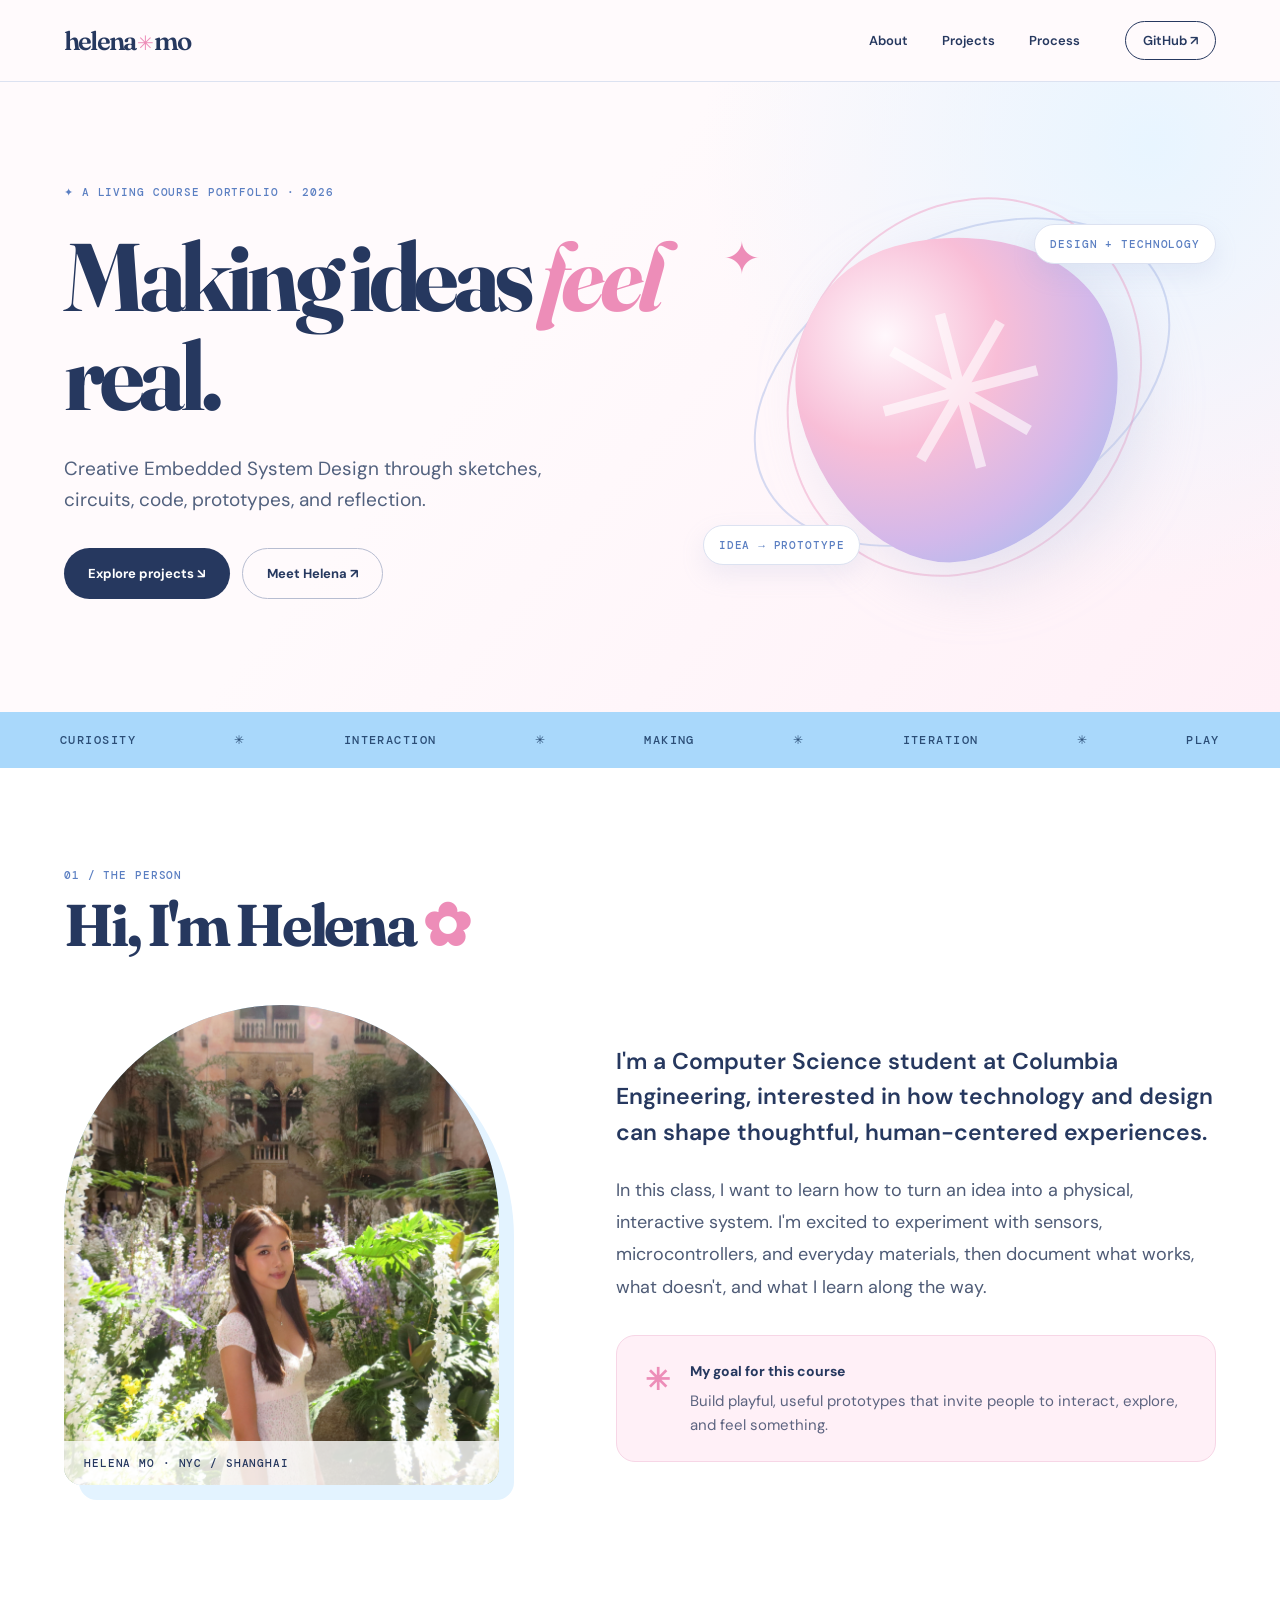
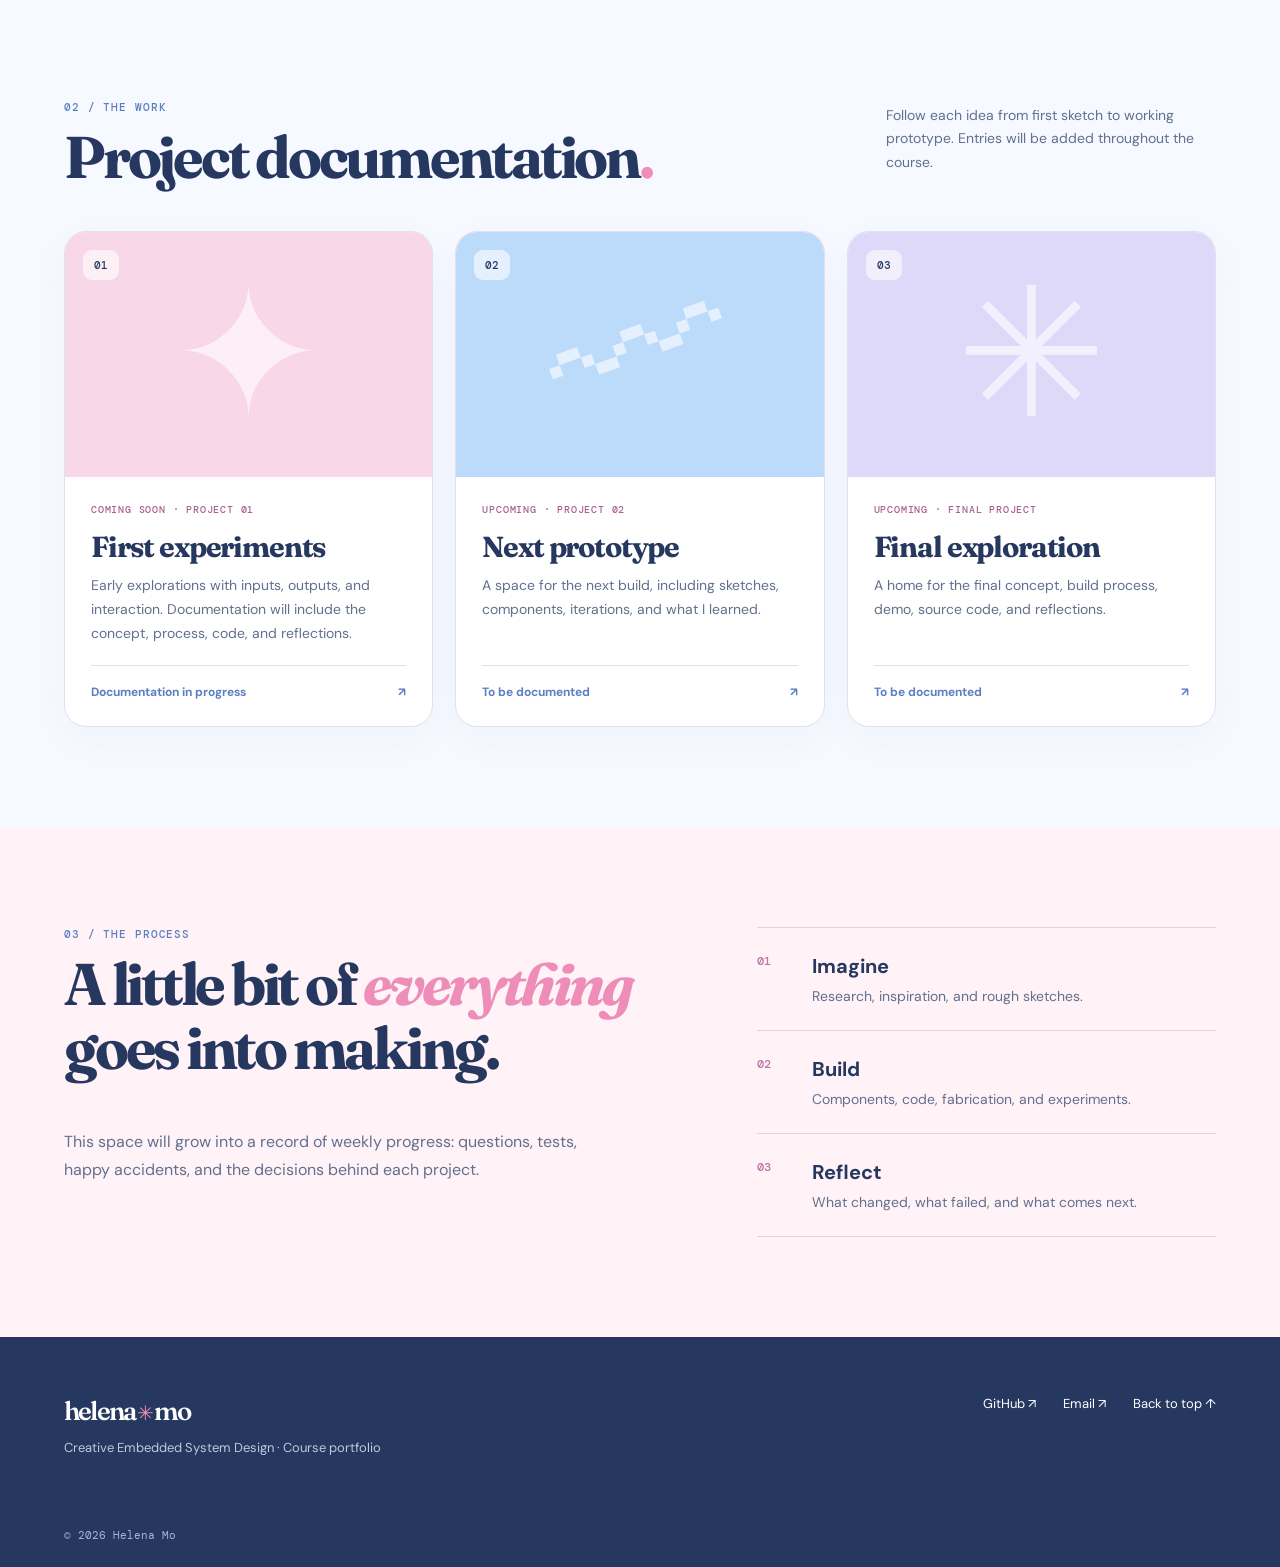
==== index.html @ 3f6e6f7b "Create standalone course portfolio" ====
<!doctype html>
<html lang="en">
<head>
  <meta charset="UTF-8">
  <meta name="viewport" content="width=device-width, initial-scale=1">
  <meta name="description" content="Helena Mo's Creative Embedded System Design course portfolio and project documentation.">
  <title>Helena Mo · Creative Embedded System Design</title>
  <link rel="preconnect" href="https://fonts.googleapis.com">
  <link rel="preconnect" href="https://fonts.gstatic.com" crossorigin>
  <link href="https://fonts.googleapis.com/css2?family=DM+Mono:wght@400;500&family=DM+Sans:wght@400;500;600;700&family=Fraunces:opsz,wght@9..144,500;9..144,600&display=swap" rel="stylesheet">
  <link rel="stylesheet" href="styles.css">
</head>
<body>
  <header class="site-header" id="top">
    <a class="logo" href="#top">helena<span>✳</span>mo</a>
    <nav aria-label="Main navigation"><a href="#about">About</a><a href="#projects">Projects</a><a href="#process">Process</a></nav>
    <a class="github" href="https://github.com/helenamoisme" target="_blank" rel="noopener noreferrer">GitHub ↗</a>
  </header>
  <main>
    <section class="hero">
      <div class="hero-copy">
        <p class="eyebrow">✦ A LIVING COURSE PORTFOLIO · 2026</p>
        <h1>Making ideas <em>feel</em> real.</h1>
        <p class="intro">Creative Embedded System Design through sketches, circuits, code, prototypes, and reflection.</p>
        <div class="actions"><a class="button dark" href="#projects">Explore projects ↘</a><a class="button light" href="#about">Meet Helena ↗</a></div>
      </div>
      <div class="hero-art" aria-hidden="true"><div class="orbit orbit-a"></div><div class="orbit orbit-b"></div><div class="orb">✳</div><span class="art-note note-a">DESIGN + TECHNOLOGY</span><span class="art-note note-b">IDEA → PROTOTYPE</span><span class="spark">✦</span></div>
    </section>
    <div class="ribbon"><span>curiosity</span> ✳ <span>interaction</span> ✳ <span>making</span> ✳ <span>iteration</span> ✳ <span>play</span></div>
    <section class="section about" id="about">
      <p class="label">01 / THE PERSON</p><h2>Hi, I'm Helena <span>✿</span></h2>
      <div class="about-grid">
        <figure class="portrait"><img src="assets/helena-mo.jpg" alt="Helena Mo outdoors in a garden"><figcaption>HELENA MO · NYC / SHANGHAI</figcaption></figure>
        <div class="about-text">
          <p class="large">I'm a Computer Science student at Columbia Engineering, interested in how technology and design can shape thoughtful, human-centered experiences.</p>
          <p>In this class, I want to learn how to turn an idea into a physical, interactive system. I'm excited to experiment with sensors, microcontrollers, and everyday materials, then document what works, what doesn't, and what I learn along the way.</p>
          <div class="goal"><b>✳</b><div><strong>My goal for this course</strong><p>Build playful, useful prototypes that invite people to interact, explore, and feel something.</p></div></div>
        </div>
      </div>
    </section>
    <section class="section projects" id="projects">
      <div class="section-head"><div><p class="label">02 / THE WORK</p><h2>Project documentation<span>.</span></h2></div><p>Follow each idea from first sketch to working prototype. Entries will be added throughout the course.</p></div>
      <div class="cards">
        <article class="card"><div class="card-art art-pink"><span>✦</span><small>01</small></div><div class="card-body"><p class="tag">COMING SOON · PROJECT 01</p><h3>First experiments</h3><p>Early explorations with inputs, outputs, and interaction. Documentation will include the concept, process, code, and reflections.</p><div class="status">Documentation in progress <span>↗</span></div></div></article>
        <article class="card"><div class="card-art art-blue"><span>〰</span><small>02</small></div><div class="card-body"><p class="tag">UPCOMING · PROJECT 02</p><h3>Next prototype</h3><p>A space for the next build, including sketches, components, iterations, and what I learned.</p><div class="status">To be documented <span>↗</span></div></div></article>
        <article class="card"><div class="card-art art-lilac"><span>✳</span><small>03</small></div><div class="card-body"><p class="tag">UPCOMING · FINAL PROJECT</p><h3>Final exploration</h3><p>A home for the final concept, build process, demo, source code, and reflections.</p><div class="status">To be documented <span>↗</span></div></div></article>
      </div>
    </section>
    <section class="section process" id="process"><div><p class="label">03 / THE PROCESS</p><h2>A little bit of <em>everything</em> goes into making.</h2><p>This space will grow into a record of weekly progress: questions, tests, happy accidents, and the decisions behind each project.</p></div><div class="steps"><div><span>01</span><strong>Imagine</strong><p>Research, inspiration, and rough sketches.</p></div><div><span>02</span><strong>Build</strong><p>Components, code, fabrication, and experiments.</p></div><div><span>03</span><strong>Reflect</strong><p>What changed, what failed, and what comes next.</p></div></div></section>
  </main>
  <footer><div><a class="logo" href="#top">helena<span>✳</span>mo</a><p>Creative Embedded System Design · Course portfolio</p></div><div class="footer-links"><a href="https://github.com/helenamoisme" target="_blank" rel="noopener noreferrer">GitHub ↗</a><a href="mailto:hm3194@columbia.edu">Email ↗</a><a href="#top">Back to top ↑</a></div><small>© 2026 Helena Mo</small></footer>
</body>
</html>
---- styles.css ----
:root{--ink:#26385f;--muted:#62708e;--pink:#ed8db8;--blue:#a9d8fb;--line:#dce2f1}*{box-sizing:border-box}html{scroll-behavior:smooth}body{margin:0;color:var(--ink);font-family:"DM Sans",sans-serif;background:#fffafc}a{color:inherit}h1,h2,h3,p{margin-top:0}h1,h2,h3,.logo{font-family:"Fraunces",Georgia,serif}h1,h2{letter-spacing:-.055em}section,footer,.site-header{padding-left:max(5vw,24px);padding-right:max(5vw,24px)}.site-header{height:82px;display:flex;align-items:center;gap:45px;border-bottom:1px solid var(--line)}.logo{font-size:26px;font-weight:600;letter-spacing:-.07em;text-decoration:none;white-space:nowrap}.logo span{color:var(--pink);font:20px "DM Sans",sans-serif;margin:0 2px}.site-header nav{display:flex;gap:34px;margin-left:auto}.site-header nav a,.github{font-size:13px;font-weight:600;text-decoration:none}.site-header a:hover,footer a:hover{color:#5b7fc2}.github{border:1px solid var(--ink);padding:10px 17px;border-radius:99px}.hero{min-height:630px;display:grid;grid-template-columns:1fr .85fr;gap:35px;align-items:center;background:radial-gradient(circle at 90% 10%,#e8f5ff,transparent 35%),linear-gradient(130deg,#fffafc 40%,#fff0f7);padding-top:60px;padding-bottom:70px}.hero-copy{z-index:1}.eyebrow,.label,.tag,.art-note,figcaption{font:500 11px "DM Mono",monospace;letter-spacing:.08em}.eyebrow,.label{color:#5b7fc2}.hero h1{font-size:clamp(68px,7.5vw,115px);line-height:1.03;margin:28px 0;max-width:720px}.hero h1 em,.process h2 em{color:var(--pink)}.intro{max-width:550px;font-size:19px;line-height:1.65;color:#52617e}.actions{display:flex;gap:12px;flex-wrap:wrap;margin-top:32px}.button{display:inline-flex;align-items:center;padding:16px 24px;border-radius:99px;font-size:13px;font-weight:700;text-decoration:none;transition:transform .2s}.button:hover{transform:translateY(-3px)}.dark{background:var(--ink);color:white}.light{border:1px solid #b7bdd1}.hero-art{height:480px;position:relative}.orbit{position:absolute;border:2px solid #a6b7e577;border-radius:50%;transform:rotate(-28deg)}.orbit-a{width:87%;height:60%;top:18%;left:7%}.orbit-b{width:66%;height:82%;top:8%;left:18%;transform:rotate(32deg);border-color:#ed8db866}.orb{position:absolute;width:63%;aspect-ratio:1;left:19%;top:17%;display:grid;place-items:center;border-radius:42% 58% 59% 41%/44% 43% 57% 56%;background:radial-gradient(circle at 32% 26%,#fff8fc,#f8bed7 35%,#d3b8ea 64%,#91bdf0);box-shadow:18px 25px 60px #bdc5e266;color:#fff9;font-size:clamp(125px,17vw,240px);transform:rotate(-15deg)}.art-note{position:absolute;background:white;padding:12px 15px;border:1px solid var(--line);border-radius:99px;box-shadow:0 10px 25px #97a8d128;color:#5b7fc2}.note-a{right:0;top:15%}.note-b{left:0;bottom:14%}.spark{position:absolute;left:4%;top:16%;color:var(--pink);font-size:45px}.ribbon{display:flex;justify-content:space-around;gap:18px;padding:20px;background:var(--blue);font:500 12px "DM Mono",monospace;text-transform:uppercase;letter-spacing:.12em;color:#2b4d76}.ribbon span{color:#2b4d76}.section{padding-top:100px;padding-bottom:100px}.section h2{font-size:clamp(43px,4.6vw,70px);line-height:1.08}.about{background:#fff}.about h2 span,.projects h2 span{color:var(--pink)}.about-grid{display:grid;grid-template-columns:minmax(280px,.75fr) 1fr;gap:clamp(40px,8vw,130px);align-items:center}.portrait{height:480px;max-width:450px;margin:0 15px 15px 0;border-radius:220px 220px 18px 18px;overflow:hidden;position:relative;background:var(--blue);box-shadow:15px 15px 0 #e3f3ff}.portrait img{width:100%;height:100%;object-fit:cover;object-position:50% 55%}.portrait figcaption{position:absolute;bottom:0;left:0;right:0;background:#fffc;padding:15px 20px}.about-text{max-width:630px}.about-text>p{font-size:18px;line-height:1.8;color:#4e5b76}.about-text>.large{font-size:23px;font-weight:600;line-height:1.55;color:var(--ink)}.goal{display:flex;gap:20px;padding:24px 28px;margin-top:32px;border:1px solid #f7d6e6;border-radius:19px;background:#fff0f7}.goal>b{font-size:30px;color:var(--pink)}.goal strong{font-size:14px}.goal p{margin:8px 0 0;line-height:1.6;font-size:15px;color:#5d6480}.projects{background:#f6f9ff}.section-head{display:flex;justify-content:space-between;align-items:end;gap:40px;margin-bottom:42px}.section-head h2{margin-bottom:0}.section-head>p{max-width:330px;line-height:1.7;color:var(--muted);font-size:14px}.cards{display:grid;grid-template-columns:repeat(3,1fr);gap:22px}.card{overflow:hidden;border:1px solid var(--line);border-radius:22px;background:white;box-shadow:0 12px 35px #6c8ab10c}.card-art{height:245px;display:grid;place-items:center;position:relative;overflow:hidden}.art-pink{background:#f8d7e9}.art-blue{background:#bcdafa}.art-lilac{background:#dfd9f9}.card-art>span{font-size:180px;line-height:1;color:#fff9}.art-blue>span{transform:rotate(-20deg)}.card-art small{position:absolute;left:18px;top:18px;border-radius:9px;background:#fff9;padding:8px 11px;font:500 11px "DM Mono",monospace}.card-body{padding:26px}.tag{color:#a86191;font-size:10px}.card h3{font-size:29px;letter-spacing:-.04em;margin:13px 0 10px}.card-body>p:not(.tag){min-height:77px;color:var(--muted);font-size:14px;line-height:1.7}.status{display:flex;justify-content:space-between;border-top:1px solid var(--line);padding-top:18px;color:#5b7fc2;font-size:12px;font-weight:700}.process{display:grid;grid-template-columns:1fr .75fr;gap:80px;background:#fff3f8}.process h2{max-width:660px}.process>div>p:last-child{max-width:530px;color:var(--muted);line-height:1.75}.steps{border-top:1px solid #e8cddd}.steps>div{display:grid;grid-template-columns:42px 1fr;gap:0 13px;border-bottom:1px solid #e8cddd;padding:25px 0}.steps span{grid-row:span 2;color:#bc73a2;font:500 12px "DM Mono",monospace}.steps strong{font-size:20px}.steps p{margin:8px 0 0;color:var(--muted);font-size:14px}footer{display:flex;justify-content:space-between;gap:30px;flex-wrap:wrap;background:var(--ink);color:white;padding-top:58px;padding-bottom:25px}footer p{margin:12px 0 0;color:#bfc9de;font-size:13px}.footer-links{display:flex;gap:27px}.footer-links a{font-size:13px;text-decoration:none}footer small{width:100%;padding-top:42px;color:#aab7d3;font:11px "DM Mono",monospace}@media(max-width:900px){.hero{grid-template-columns:1fr}.hero-art{width:min(100%,530px);height:420px;margin:auto}.cards{grid-template-columns:1fr 1fr}.card:first-child{grid-column:span 2}.process{gap:40px}}@media(max-width:650px){.site-header{height:68px;gap:12px}.site-header nav{gap:13px}.site-header nav a{font-size:11px}.site-header nav a:last-child,.github{display:none}.logo{font-size:22px}.hero{padding-top:58px;padding-bottom:35px}.hero h1{font-size:62px}.intro{font-size:17px}.hero-art{height:300px}.art-note{font-size:8px;padding:8px}.ribbon{overflow:hidden;justify-content:flex-start;white-space:nowrap}.section{padding-top:70px;padding-bottom:70px}.about-grid,.process{grid-template-columns:1fr}.portrait{height:380px;width:min(100%,360px);margin-bottom:25px}.about-text>.large{font-size:20px}.about-text>p{font-size:16px}.section-head{display:block}.section-head>p{margin-top:20px}.cards{grid-template-columns:1fr}.card:first-child{grid-column:auto}.card-art{height:210px}.card-body>p:not(.tag){min-height:0}.footer-links{flex-wrap:wrap}}
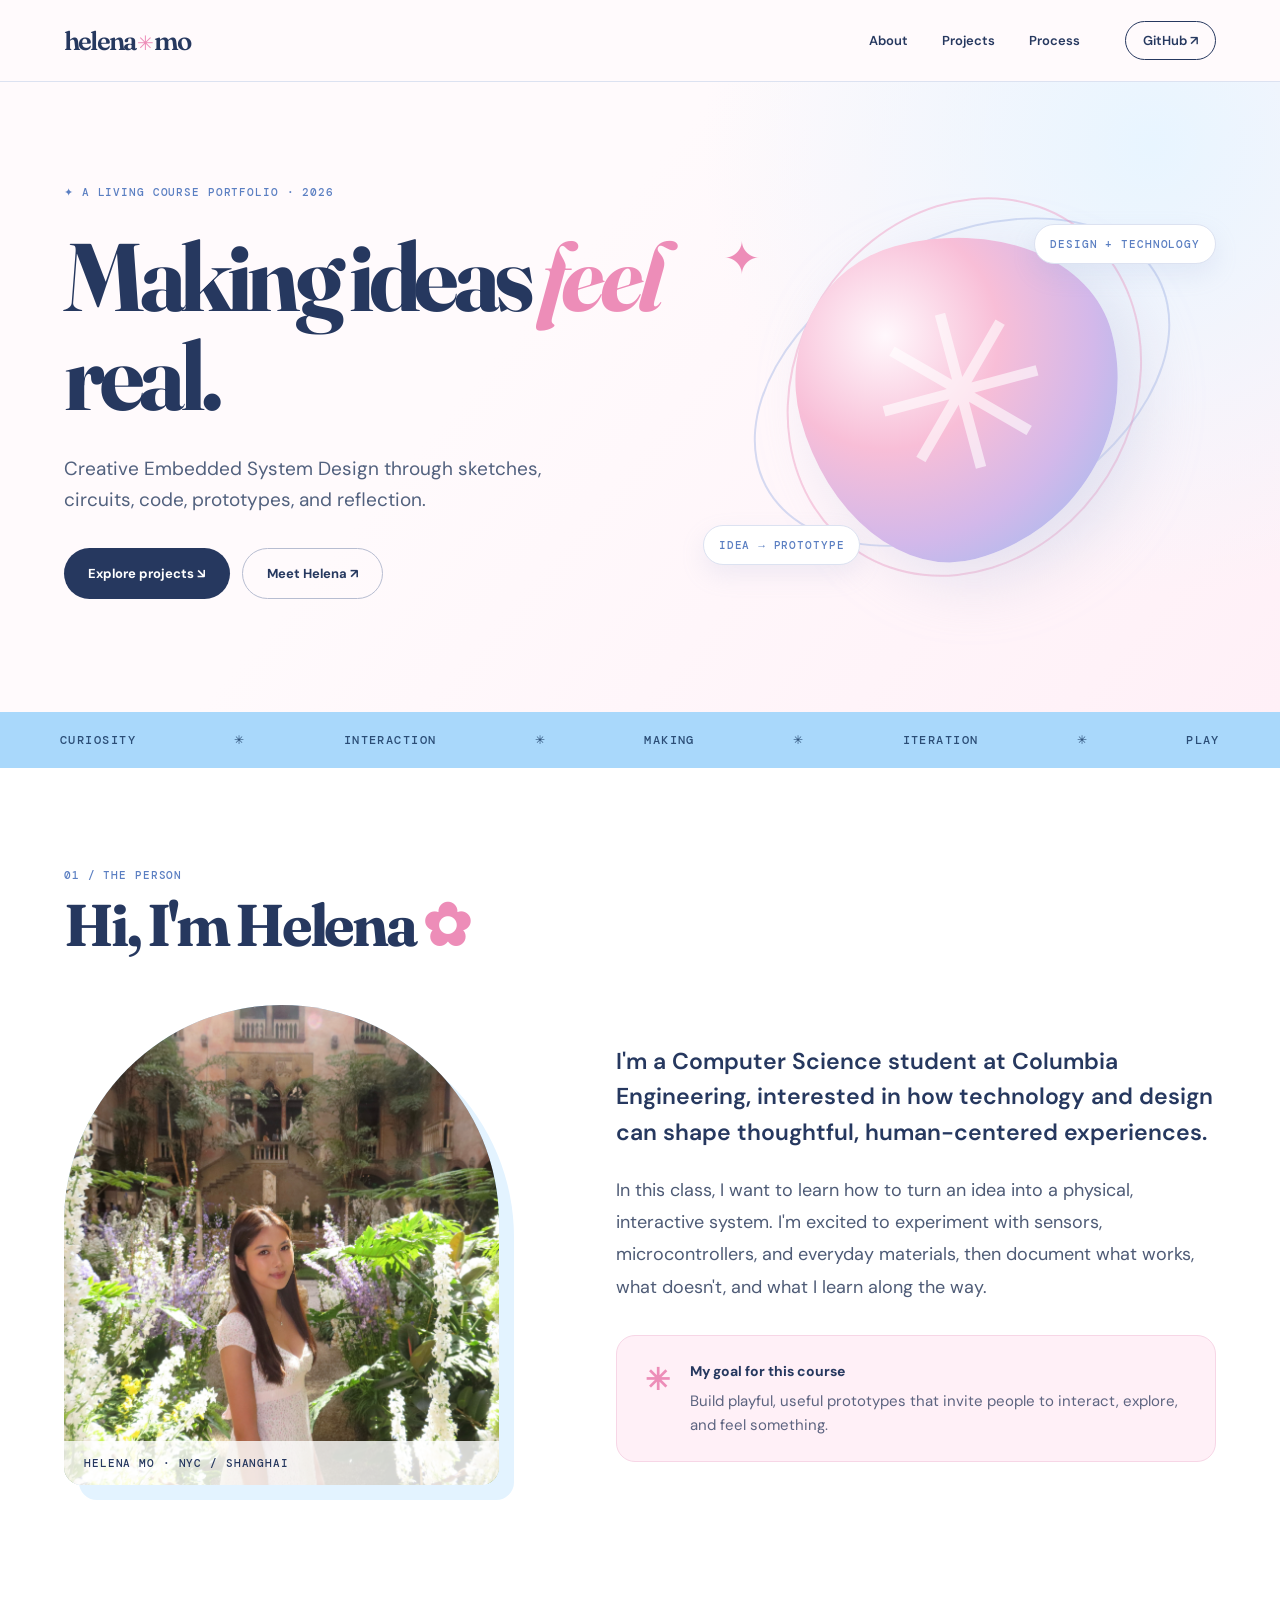
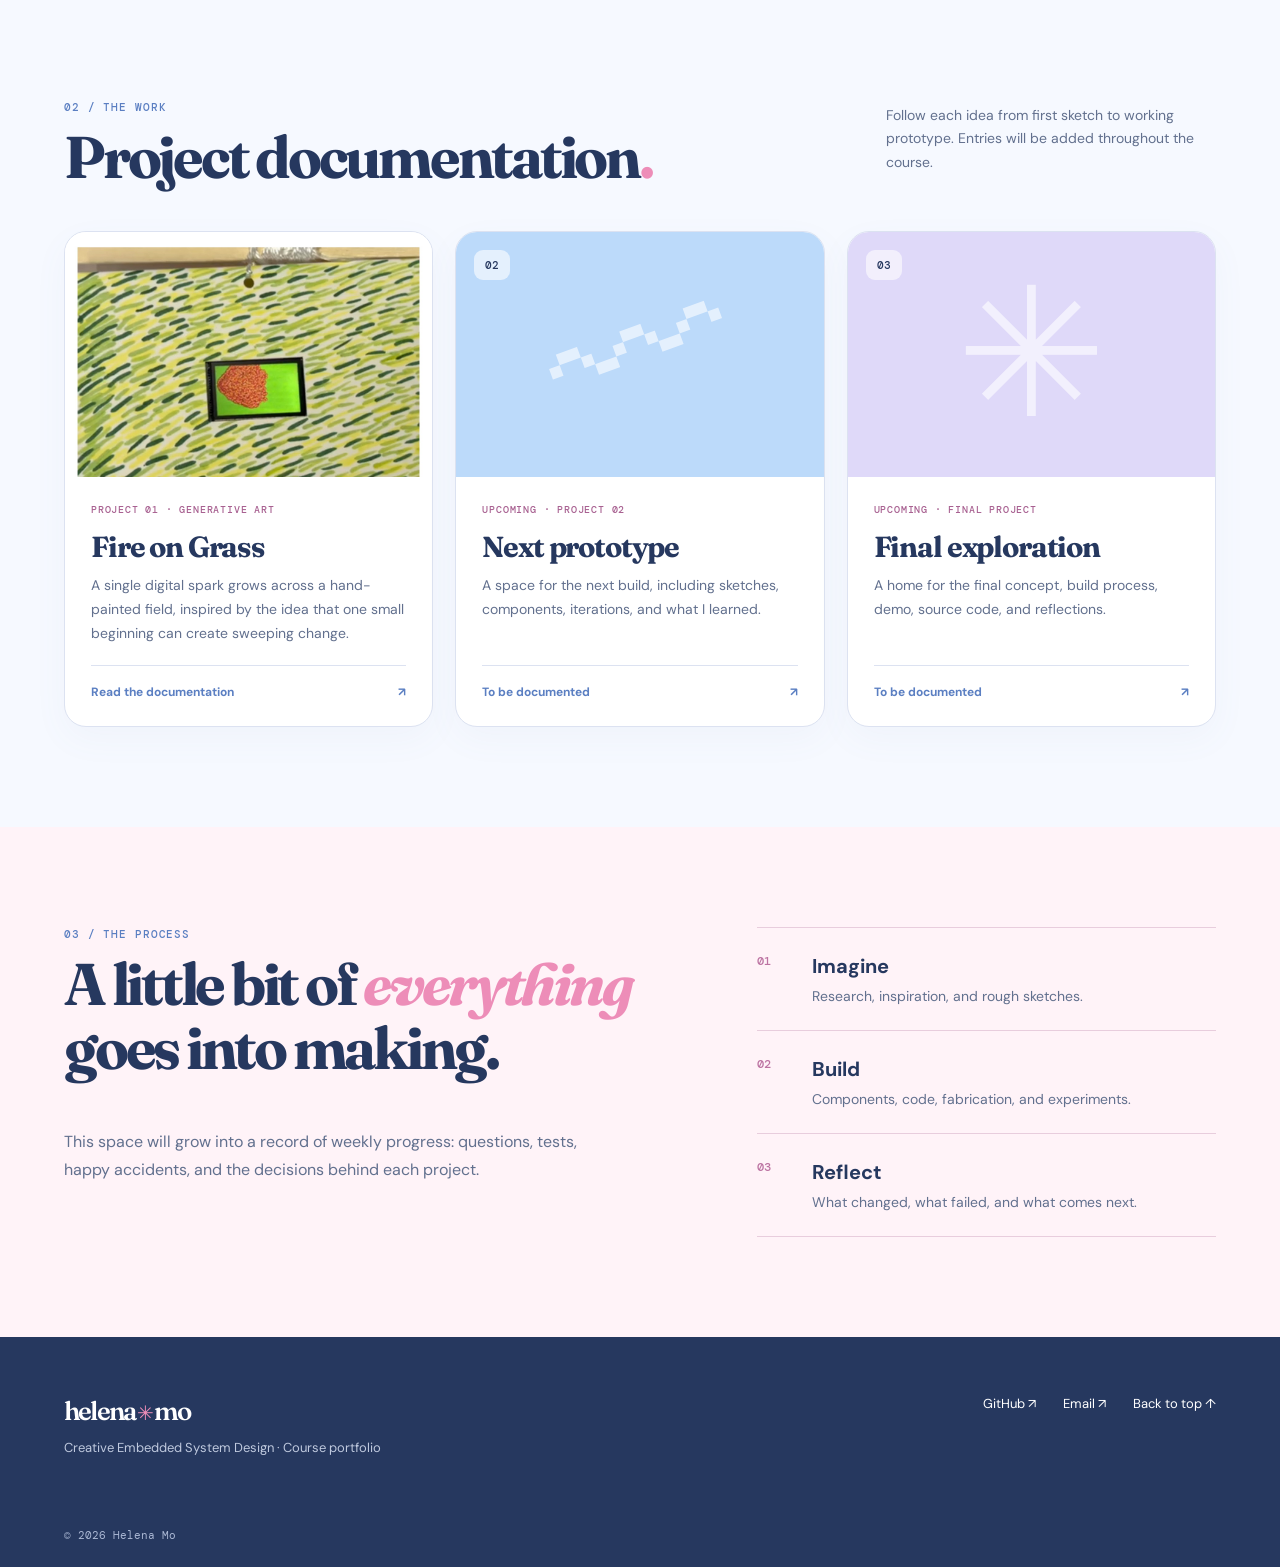
==== commit bbf381b9: "Publish Fire on Grass design documentation" ====
--- a/index.html
+++ b/index.html
@@ -41,7 +41,7 @@
     <section class="section projects" id="projects">
       <div class="section-head"><div><p class="label">02 / THE WORK</p><h2>Project documentation<span>.</span></h2></div><p>Follow each idea from first sketch to working prototype. Entries will be added throughout the course.</p></div>
       <div class="cards">
-        <article class="card"><div class="card-art art-pink"><span>✦</span><small>01</small></div><div class="card-body"><p class="tag">COMING SOON · PROJECT 01</p><h3>First experiments</h3><p>Early explorations with inputs, outputs, and interaction. Documentation will include the concept, process, code, and reflections.</p><div class="status">Documentation in progress <span>↗</span></div></div></article>
+        <a class="card" href="fire-on-grass.html"><div class="card-art project-photo"><img src="assets/fire-on-grass/fire-on-grass-installation.jpg" alt="Fire on Grass installation"></div><div class="card-body"><p class="tag">PROJECT 01 · GENERATIVE ART</p><h3>Fire on Grass</h3><p>A single digital spark grows across a hand-painted field, inspired by the idea that one small beginning can create sweeping change.</p><div class="status">Read the documentation <span>↗</span></div></div></a>
         <article class="card"><div class="card-art art-blue"><span>〰</span><small>02</small></div><div class="card-body"><p class="tag">UPCOMING · PROJECT 02</p><h3>Next prototype</h3><p>A space for the next build, including sketches, components, iterations, and what I learned.</p><div class="status">To be documented <span>↗</span></div></div></article>
         <article class="card"><div class="card-art art-lilac"><span>✳</span><small>03</small></div><div class="card-body"><p class="tag">UPCOMING · FINAL PROJECT</p><h3>Final exploration</h3><p>A home for the final concept, build process, demo, source code, and reflections.</p><div class="status">To be documented <span>↗</span></div></div></article>
       </div>
--- a/styles.css
+++ b/styles.css
@@ -1 +1,4 @@
-:root{--ink:#26385f;--muted:#62708e;--pink:#ed8db8;--blue:#a9d8fb;--line:#dce2f1}*{box-sizing:border-box}html{scroll-behavior:smooth}body{margin:0;color:var(--ink);font-family:"DM Sans",sans-serif;background:#fffafc}a{color:inherit}h1,h2,h3,p{margin-top:0}h1,h2,h3,.logo{font-family:"Fraunces",Georgia,serif}h1,h2{letter-spacing:-.055em}section,footer,.site-header{padding-left:max(5vw,24px);padding-right:max(5vw,24px)}.site-header{height:82px;display:flex;align-items:center;gap:45px;border-bottom:1px solid var(--line)}.logo{font-size:26px;font-weight:600;letter-spacing:-.07em;text-decoration:none;white-space:nowrap}.logo span{color:var(--pink);font:20px "DM Sans",sans-serif;margin:0 2px}.site-header nav{display:flex;gap:34px;margin-left:auto}.site-header nav a,.github{font-size:13px;font-weight:600;text-decoration:none}.site-header a:hover,footer a:hover{color:#5b7fc2}.github{border:1px solid var(--ink);padding:10px 17px;border-radius:99px}.hero{min-height:630px;display:grid;grid-template-columns:1fr .85fr;gap:35px;align-items:center;background:radial-gradient(circle at 90% 10%,#e8f5ff,transparent 35%),linear-gradient(130deg,#fffafc 40%,#fff0f7);padding-top:60px;padding-bottom:70px}.hero-copy{z-index:1}.eyebrow,.label,.tag,.art-note,figcaption{font:500 11px "DM Mono",monospace;letter-spacing:.08em}.eyebrow,.label{color:#5b7fc2}.hero h1{font-size:clamp(68px,7.5vw,115px);line-height:1.03;margin:28px 0;max-width:720px}.hero h1 em,.process h2 em{color:var(--pink)}.intro{max-width:550px;font-size:19px;line-height:1.65;color:#52617e}.actions{display:flex;gap:12px;flex-wrap:wrap;margin-top:32px}.button{display:inline-flex;align-items:center;padding:16px 24px;border-radius:99px;font-size:13px;font-weight:700;text-decoration:none;transition:transform .2s}.button:hover{transform:translateY(-3px)}.dark{background:var(--ink);color:white}.light{border:1px solid #b7bdd1}.hero-art{height:480px;position:relative}.orbit{position:absolute;border:2px solid #a6b7e577;border-radius:50%;transform:rotate(-28deg)}.orbit-a{width:87%;height:60%;top:18%;left:7%}.orbit-b{width:66%;height:82%;top:8%;left:18%;transform:rotate(32deg);border-color:#ed8db866}.orb{position:absolute;width:63%;aspect-ratio:1;left:19%;top:17%;display:grid;place-items:center;border-radius:42% 58% 59% 41%/44% 43% 57% 56%;background:radial-gradient(circle at 32% 26%,#fff8fc,#f8bed7 35%,#d3b8ea 64%,#91bdf0);box-shadow:18px 25px 60px #bdc5e266;color:#fff9;font-size:clamp(125px,17vw,240px);transform:rotate(-15deg)}.art-note{position:absolute;background:white;padding:12px 15px;border:1px solid var(--line);border-radius:99px;box-shadow:0 10px 25px #97a8d128;color:#5b7fc2}.note-a{right:0;top:15%}.note-b{left:0;bottom:14%}.spark{position:absolute;left:4%;top:16%;color:var(--pink);font-size:45px}.ribbon{display:flex;justify-content:space-around;gap:18px;padding:20px;background:var(--blue);font:500 12px "DM Mono",monospace;text-transform:uppercase;letter-spacing:.12em;color:#2b4d76}.ribbon span{color:#2b4d76}.section{padding-top:100px;padding-bottom:100px}.section h2{font-size:clamp(43px,4.6vw,70px);line-height:1.08}.about{background:#fff}.about h2 span,.projects h2 span{color:var(--pink)}.about-grid{display:grid;grid-template-columns:minmax(280px,.75fr) 1fr;gap:clamp(40px,8vw,130px);align-items:center}.portrait{height:480px;max-width:450px;margin:0 15px 15px 0;border-radius:220px 220px 18px 18px;overflow:hidden;position:relative;background:var(--blue);box-shadow:15px 15px 0 #e3f3ff}.portrait img{width:100%;height:100%;object-fit:cover;object-position:50% 55%}.portrait figcaption{position:absolute;bottom:0;left:0;right:0;background:#fffc;padding:15px 20px}.about-text{max-width:630px}.about-text>p{font-size:18px;line-height:1.8;color:#4e5b76}.about-text>.large{font-size:23px;font-weight:600;line-height:1.55;color:var(--ink)}.goal{display:flex;gap:20px;padding:24px 28px;margin-top:32px;border:1px solid #f7d6e6;border-radius:19px;background:#fff0f7}.goal>b{font-size:30px;color:var(--pink)}.goal strong{font-size:14px}.goal p{margin:8px 0 0;line-height:1.6;font-size:15px;color:#5d6480}.projects{background:#f6f9ff}.section-head{display:flex;justify-content:space-between;align-items:end;gap:40px;margin-bottom:42px}.section-head h2{margin-bottom:0}.section-head>p{max-width:330px;line-height:1.7;color:var(--muted);font-size:14px}.cards{display:grid;grid-template-columns:repeat(3,1fr);gap:22px}.card{overflow:hidden;border:1px solid var(--line);border-radius:22px;background:white;box-shadow:0 12px 35px #6c8ab10c}.card-art{height:245px;display:grid;place-items:center;position:relative;overflow:hidden}.art-pink{background:#f8d7e9}.art-blue{background:#bcdafa}.art-lilac{background:#dfd9f9}.card-art>span{font-size:180px;line-height:1;color:#fff9}.art-blue>span{transform:rotate(-20deg)}.card-art small{position:absolute;left:18px;top:18px;border-radius:9px;background:#fff9;padding:8px 11px;font:500 11px "DM Mono",monospace}.card-body{padding:26px}.tag{color:#a86191;font-size:10px}.card h3{font-size:29px;letter-spacing:-.04em;margin:13px 0 10px}.card-body>p:not(.tag){min-height:77px;color:var(--muted);font-size:14px;line-height:1.7}.status{display:flex;justify-content:space-between;border-top:1px solid var(--line);padding-top:18px;color:#5b7fc2;font-size:12px;font-weight:700}.process{display:grid;grid-template-columns:1fr .75fr;gap:80px;background:#fff3f8}.process h2{max-width:660px}.process>div>p:last-child{max-width:530px;color:var(--muted);line-height:1.75}.steps{border-top:1px solid #e8cddd}.steps>div{display:grid;grid-template-columns:42px 1fr;gap:0 13px;border-bottom:1px solid #e8cddd;padding:25px 0}.steps span{grid-row:span 2;color:#bc73a2;font:500 12px "DM Mono",monospace}.steps strong{font-size:20px}.steps p{margin:8px 0 0;color:var(--muted);font-size:14px}footer{display:flex;justify-content:space-between;gap:30px;flex-wrap:wrap;background:var(--ink);color:white;padding-top:58px;padding-bottom:25px}footer p{margin:12px 0 0;color:#bfc9de;font-size:13px}.footer-links{display:flex;gap:27px}.footer-links a{font-size:13px;text-decoration:none}footer small{width:100%;padding-top:42px;color:#aab7d3;font:11px "DM Mono",monospace}@media(max-width:900px){.hero{grid-template-columns:1fr}.hero-art{width:min(100%,530px);height:420px;margin:auto}.cards{grid-template-columns:1fr 1fr}.card:first-child{grid-column:span 2}.process{gap:40px}}@media(max-width:650px){.site-header{height:68px;gap:12px}.site-header nav{gap:13px}.site-header nav a{font-size:11px}.site-header nav a:last-child,.github{display:none}.logo{font-size:22px}.hero{padding-top:58px;padding-bottom:35px}.hero h1{font-size:62px}.intro{font-size:17px}.hero-art{height:300px}.art-note{font-size:8px;padding:8px}.ribbon{overflow:hidden;justify-content:flex-start;white-space:nowrap}.section{padding-top:70px;padding-bottom:70px}.about-grid,.process{grid-template-columns:1fr}.portrait{height:380px;width:min(100%,360px);margin-bottom:25px}.about-text>.large{font-size:20px}.about-text>p{font-size:16px}.section-head{display:block}.section-head>p{margin-top:20px}.cards{grid-template-columns:1fr}.card:first-child{grid-column:auto}.card-art{height:210px}.card-body>p:not(.tag){min-height:0}.footer-links{flex-wrap:wrap}}
+:root{--ink:#26385f;--muted:#62708e;--pink:#ed8db8;--blue:#a9d8fb;--line:#dce2f1}*{box-sizing:border-box}html{scroll-behavior:smooth}body{margin:0;color:var(--ink);font-family:"DM Sans",sans-serif;background:#fffafc}a{color:inherit}h1,h2,h3,p{margin-top:0}h1,h2,h3,.logo{font-family:"Fraunces",Georgia,serif}h1,h2{letter-spacing:-.055em}section,footer,.site-header{padding-left:max(5vw,24px);padding-right:max(5vw,24px)}.site-header{height:82px;display:flex;align-items:center;gap:45px;border-bottom:1px solid var(--line)}.logo{font-size:26px;font-weight:600;letter-spacing:-.07em;text-decoration:none;white-space:nowrap}.logo span{color:var(--pink);font:20px "DM Sans",sans-serif;margin:0 2px}.site-header nav{display:flex;gap:34px;margin-left:auto}.site-header nav a,.github{font-size:13px;font-weight:600;text-decoration:none}.site-header a:hover,footer a:hover{color:#5b7fc2}.github{border:1px solid var(--ink);padding:10px 17px;border-radius:99px}.hero{min-height:630px;display:grid;grid-template-columns:1fr .85fr;gap:35px;align-items:center;background:radial-gradient(circle at 90% 10%,#e8f5ff,transparent 35%),linear-gradient(130deg,#fffafc 40%,#fff0f7);padding-top:60px;padding-bottom:70px}.hero-copy{z-index:1}.eyebrow,.label,.tag,.art-note,figcaption{font:500 11px "DM Mono",monospace;letter-spacing:.08em}.eyebrow,.label{color:#5b7fc2}.hero h1{font-size:clamp(68px,7.5vw,115px);line-height:1.03;margin:28px 0;max-width:720px}.hero h1 em,.process h2 em{color:var(--pink)}.intro{max-width:550px;font-size:19px;line-height:1.65;color:#52617e}.actions{display:flex;gap:12px;flex-wrap:wrap;margin-top:32px}.button{display:inline-flex;align-items:center;padding:16px 24px;border-radius:99px;font-size:13px;font-weight:700;text-decoration:none;transition:transform .2s}.button:hover{transform:translateY(-3px)}.dark{background:var(--ink);color:white}.light{border:1px solid #b7bdd1}.hero-art{height:480px;position:relative}.orbit{position:absolute;border:2px solid #a6b7e577;border-radius:50%;transform:rotate(-28deg)}.orbit-a{width:87%;height:60%;top:18%;left:7%}.orbit-b{width:66%;height:82%;top:8%;left:18%;transform:rotate(32deg);border-color:#ed8db866}.orb{position:absolute;width:63%;aspect-ratio:1;left:19%;top:17%;display:grid;place-items:center;border-radius:42% 58% 59% 41%/44% 43% 57% 56%;background:radial-gradient(circle at 32% 26%,#fff8fc,#f8bed7 35%,#d3b8ea 64%,#91bdf0);box-shadow:18px 25px 60px #bdc5e266;color:#fff9;font-size:clamp(125px,17vw,240px);transform:rotate(-15deg)}.art-note{position:absolute;background:white;padding:12px 15px;border:1px solid var(--line);border-radius:99px;box-shadow:0 10px 25px #97a8d128;color:#5b7fc2}.note-a{right:0;top:15%}.note-b{left:0;bottom:14%}.spark{position:absolute;left:4%;top:16%;color:var(--pink);font-size:45px}.ribbon{display:flex;justify-content:space-around;gap:18px;padding:20px;background:var(--blue);font:500 12px "DM Mono",monospace;text-transform:uppercase;letter-spacing:.12em;color:#2b4d76}.ribbon span{color:#2b4d76}.section{padding-top:100px;padding-bottom:100px}.section h2{font-size:clamp(43px,4.6vw,70px);line-height:1.08}.about{background:#fff}.about h2 span,.projects h2 span{color:var(--pink)}.about-grid{display:grid;grid-template-columns:minmax(280px,.75fr) 1fr;gap:clamp(40px,8vw,130px);align-items:center}.portrait{height:480px;max-width:450px;margin:0 15px 15px 0;border-radius:220px 220px 18px 18px;overflow:hidden;position:relative;background:var(--blue);box-shadow:15px 15px 0 #e3f3ff}.portrait img{width:100%;height:100%;object-fit:cover;object-position:50% 55%}.portrait figcaption{position:absolute;bottom:0;left:0;right:0;background:#fffc;padding:15px 20px}.about-text{max-width:630px}.about-text>p{font-size:18px;line-height:1.8;color:#4e5b76}.about-text>.large{font-size:23px;font-weight:600;line-height:1.55;color:var(--ink)}.goal{display:flex;gap:20px;padding:24px 28px;margin-top:32px;border:1px solid #f7d6e6;border-radius:19px;background:#fff0f7}.goal>b{font-size:30px;color:var(--pink)}.goal strong{font-size:14px}.goal p{margin:8px 0 0;line-height:1.6;font-size:15px;color:#5d6480}.projects{background:#f6f9ff}.section-head{display:flex;justify-content:space-between;align-items:end;gap:40px;margin-bottom:42px}.section-head h2{margin-bottom:0}.section-head>p{max-width:330px;line-height:1.7;color:var(--muted);font-size:14px}.cards{display:grid;grid-template-columns:repeat(3,1fr);gap:22px}.card{display:block;overflow:hidden;border:1px solid var(--line);border-radius:22px;background:white;box-shadow:0 12px 35px #6c8ab10c;text-decoration:none;transition:transform .2s,box-shadow .2s}.card:hover{transform:translateY(-5px);box-shadow:0 18px 45px #6c8ab122}.card-art{height:245px;display:grid;place-items:center;position:relative;overflow:hidden}.art-pink{background:#f8d7e9}.art-blue{background:#bcdafa}.art-lilac{background:#dfd9f9}.card-art>span{font-size:180px;line-height:1;color:#fff9}.art-blue>span{transform:rotate(-20deg)}.card-art small{position:absolute;left:18px;top:18px;border-radius:9px;background:#fff9;padding:8px 11px;font:500 11px "DM Mono",monospace}.project-photo img{width:100%;height:100%;object-fit:cover}.card-body{padding:26px}.tag{color:#a86191;font-size:10px}.card h3{font-size:29px;letter-spacing:-.04em;margin:13px 0 10px}.card-body>p:not(.tag){min-height:77px;color:var(--muted);font-size:14px;line-height:1.7}.status{display:flex;justify-content:space-between;border-top:1px solid var(--line);padding-top:18px;color:#5b7fc2;font-size:12px;font-weight:700}.process{display:grid;grid-template-columns:1fr .75fr;gap:80px;background:#fff3f8}.process h2{max-width:660px}.process>div>p:last-child{max-width:530px;color:var(--muted);line-height:1.75}.steps{border-top:1px solid #e8cddd}.steps>div{display:grid;grid-template-columns:42px 1fr;gap:0 13px;border-bottom:1px solid #e8cddd;padding:25px 0}.steps span{grid-row:span 2;color:#bc73a2;font:500 12px "DM Mono",monospace}.steps strong{font-size:20px}.steps p{margin:8px 0 0;color:var(--muted);font-size:14px}footer{display:flex;justify-content:space-between;gap:30px;flex-wrap:wrap;background:var(--ink);color:white;padding-top:58px;padding-bottom:25px}footer p{margin:12px 0 0;color:#bfc9de;font-size:13px}.footer-links{display:flex;gap:27px}.footer-links a{font-size:13px;text-decoration:none}footer small{width:100%;padding-top:42px;color:#aab7d3;font:11px "DM Mono",monospace}@media(max-width:900px){.hero{grid-template-columns:1fr}.hero-art{width:min(100%,530px);height:420px;margin:auto}.cards{grid-template-columns:1fr 1fr}.card:first-child{grid-column:span 2}.process{gap:40px}}@media(max-width:650px){.site-header{height:68px;gap:12px}.site-header nav{gap:13px}.site-header nav a{font-size:11px}.site-header nav a:last-child,.github{display:none}.logo{font-size:22px}.hero{padding-top:58px;padding-bottom:35px}.hero h1{font-size:62px}.intro{font-size:17px}.hero-art{height:300px}.art-note{font-size:8px;padding:8px}.ribbon{overflow:hidden;justify-content:flex-start;white-space:nowrap}.section{padding-top:70px;padding-bottom:70px}.about-grid,.process{grid-template-columns:1fr}.portrait{height:380px;width:min(100%,360px);margin-bottom:25px}.about-text>.large{font-size:20px}.about-text>p{font-size:16px}.section-head{display:block}.section-head>p{margin-top:20px}.cards{grid-template-columns:1fr}.card:first-child{grid-column:auto}.card-art{height:210px}.card-body>p:not(.tag){min-height:0}.footer-links{flex-wrap:wrap}}
+
+.article-page{background:#fff}.article-hero{padding:85px max(7vw,24px) 74px;background:radial-gradient(circle at 90% 10%,#e8f5ff,transparent 34%),linear-gradient(130deg,#fffafc 35%,#fff0f7)}.article-hero h1{font-size:clamp(72px,10vw,145px);line-height:.94;margin:33px 0 30px}.article-hero h1 em{color:var(--pink)}.back-link{display:inline-block;margin-bottom:44px;color:#5b7fc2;font-size:13px;font-weight:700;text-decoration:none}.article-deck{max-width:720px;font-size:clamp(20px,2vw,29px);line-height:1.55;color:#52617e}.article-meta{display:flex;gap:9px;flex-wrap:wrap;margin-top:30px}.article-meta span{padding:8px 12px;border:1px solid #b7c4de;border-radius:99px;font:500 10px "DM Mono",monospace;letter-spacing:.08em}.article-media{padding:80px max(9vw,24px);background:#f6f9ff}.article-media img{display:block;width:min(100%,940px);margin:auto;background:#fff;box-shadow:0 20px 65px #5c739526}.caption{width:min(100%,940px);margin:17px auto 0;color:var(--muted);font:11px "DM Mono",monospace;line-height:1.6}.article-section{display:grid;grid-template-columns:minmax(260px,.7fr) 1fr;gap:clamp(45px,9vw,150px);padding:105px max(7vw,24px);border-bottom:1px solid var(--line)}.article-section h2,.video-section h2,.repo-callout h2{font-size:clamp(42px,5vw,73px);line-height:1.06}.article-copy{max-width:690px}.article-copy>p{font-size:17px;line-height:1.85;color:#52617e}.article-copy>.large{font-size:22px;line-height:1.65;color:var(--ink);font-weight:600}.article-copy h3{font-size:24px;margin:35px 0 8px}.article-copy code{background:#eef3fb;padding:3px 6px;border-radius:5px;font:13px "DM Mono",monospace}.installation-media{background:#fff3f8}.decision-list{border-top:1px solid var(--line)}.decision-list>div{display:grid;grid-template-columns:48px 1fr;gap:0 15px;padding:24px 0;border-bottom:1px solid var(--line)}.decision-list span{grid-row:span 2;color:#bc73a2;font:500 12px "DM Mono",monospace}.decision-list h3{font-size:21px;margin:0}.decision-list p{margin:8px 0 0;color:var(--muted);line-height:1.7}.technical{background:#fffafc}.video-section{padding:100px max(7vw,24px);display:grid;grid-template-columns:.58fr 1fr;gap:70px;background:#edf7ff}.video-section video{width:100%;max-height:650px;background:#fff;border-radius:20px;box-shadow:0 20px 60px #47669122}.repo-callout{text-align:center;padding:105px max(7vw,24px);background:#fff0f7}.repo-callout p:not(.label){max-width:650px;margin:0 auto 30px;color:var(--muted);line-height:1.8}.repo-callout .button{margin:auto}
+@media(max-width:750px){.article-hero{padding-top:55px}.article-hero h1{font-size:67px}.article-section,.video-section{grid-template-columns:1fr;gap:35px}.article-copy>.large{font-size:19px}.article-media{padding-top:55px;padding-bottom:55px}}
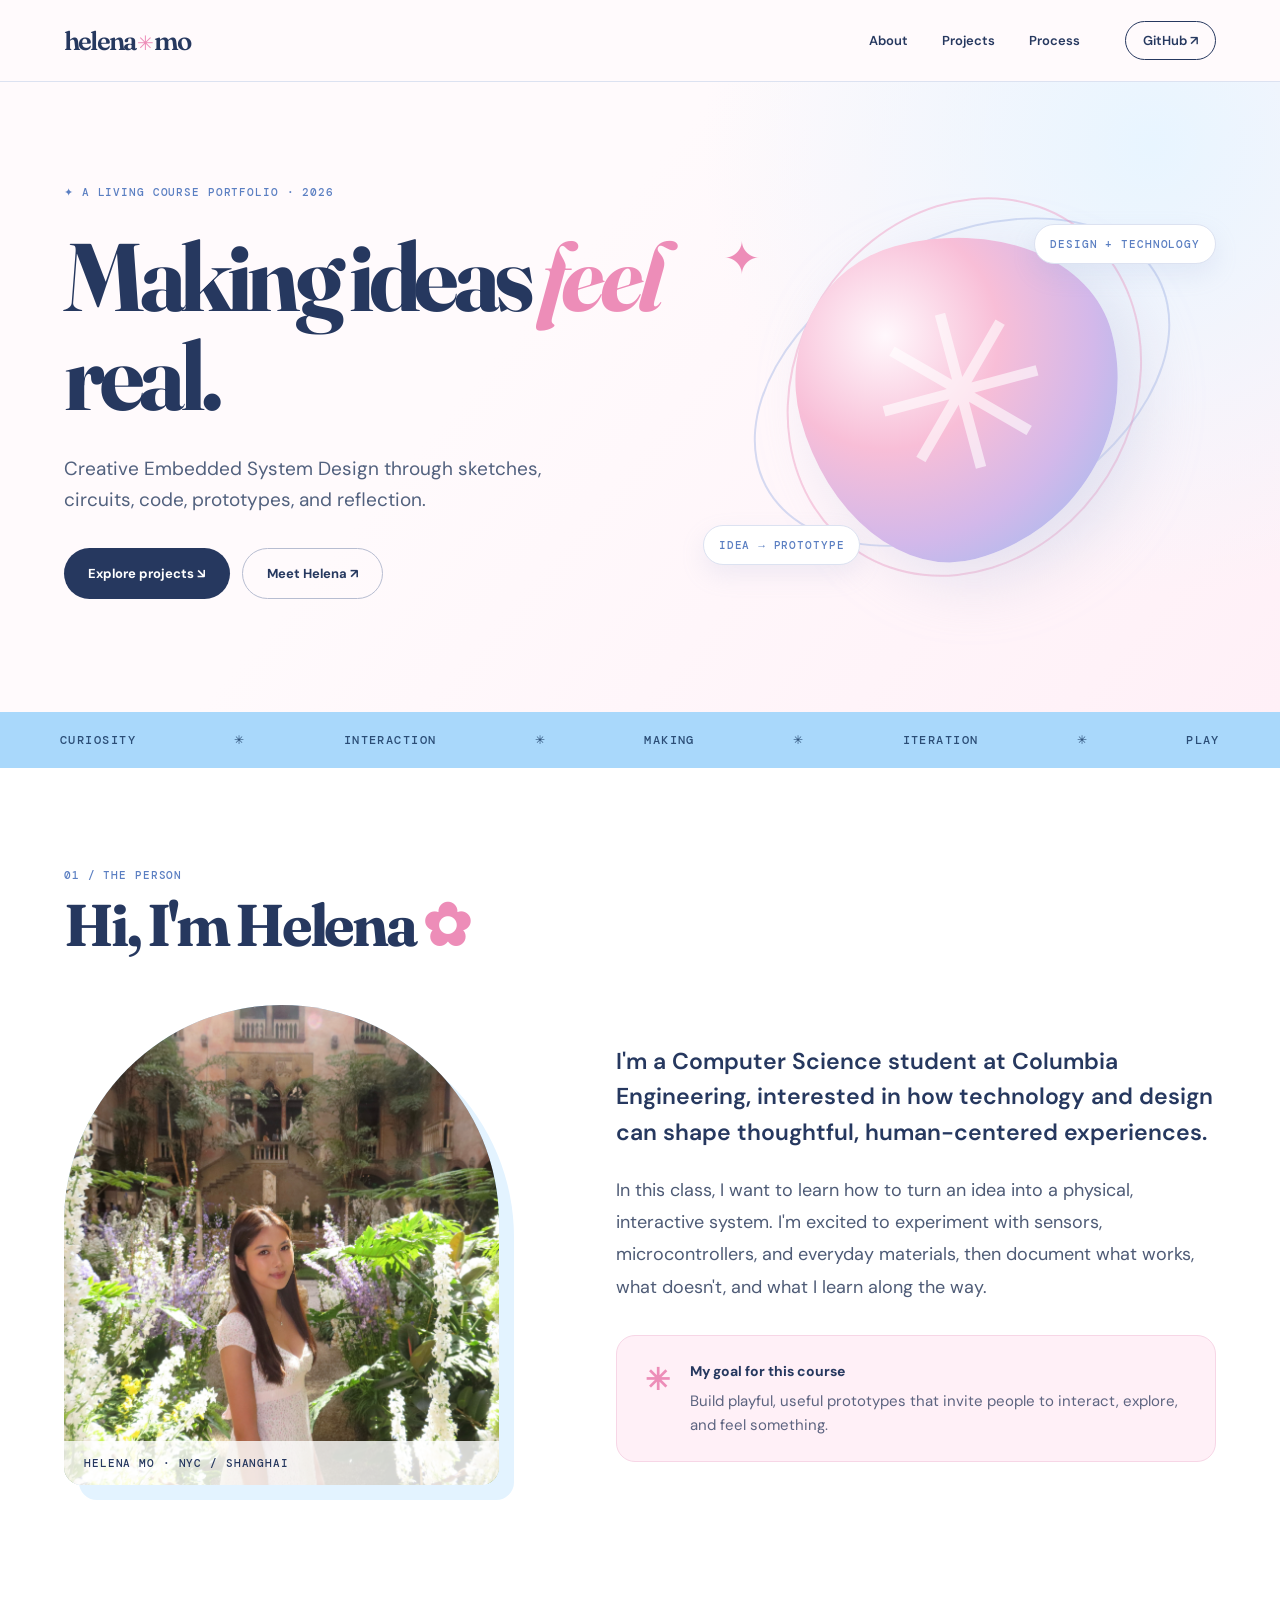
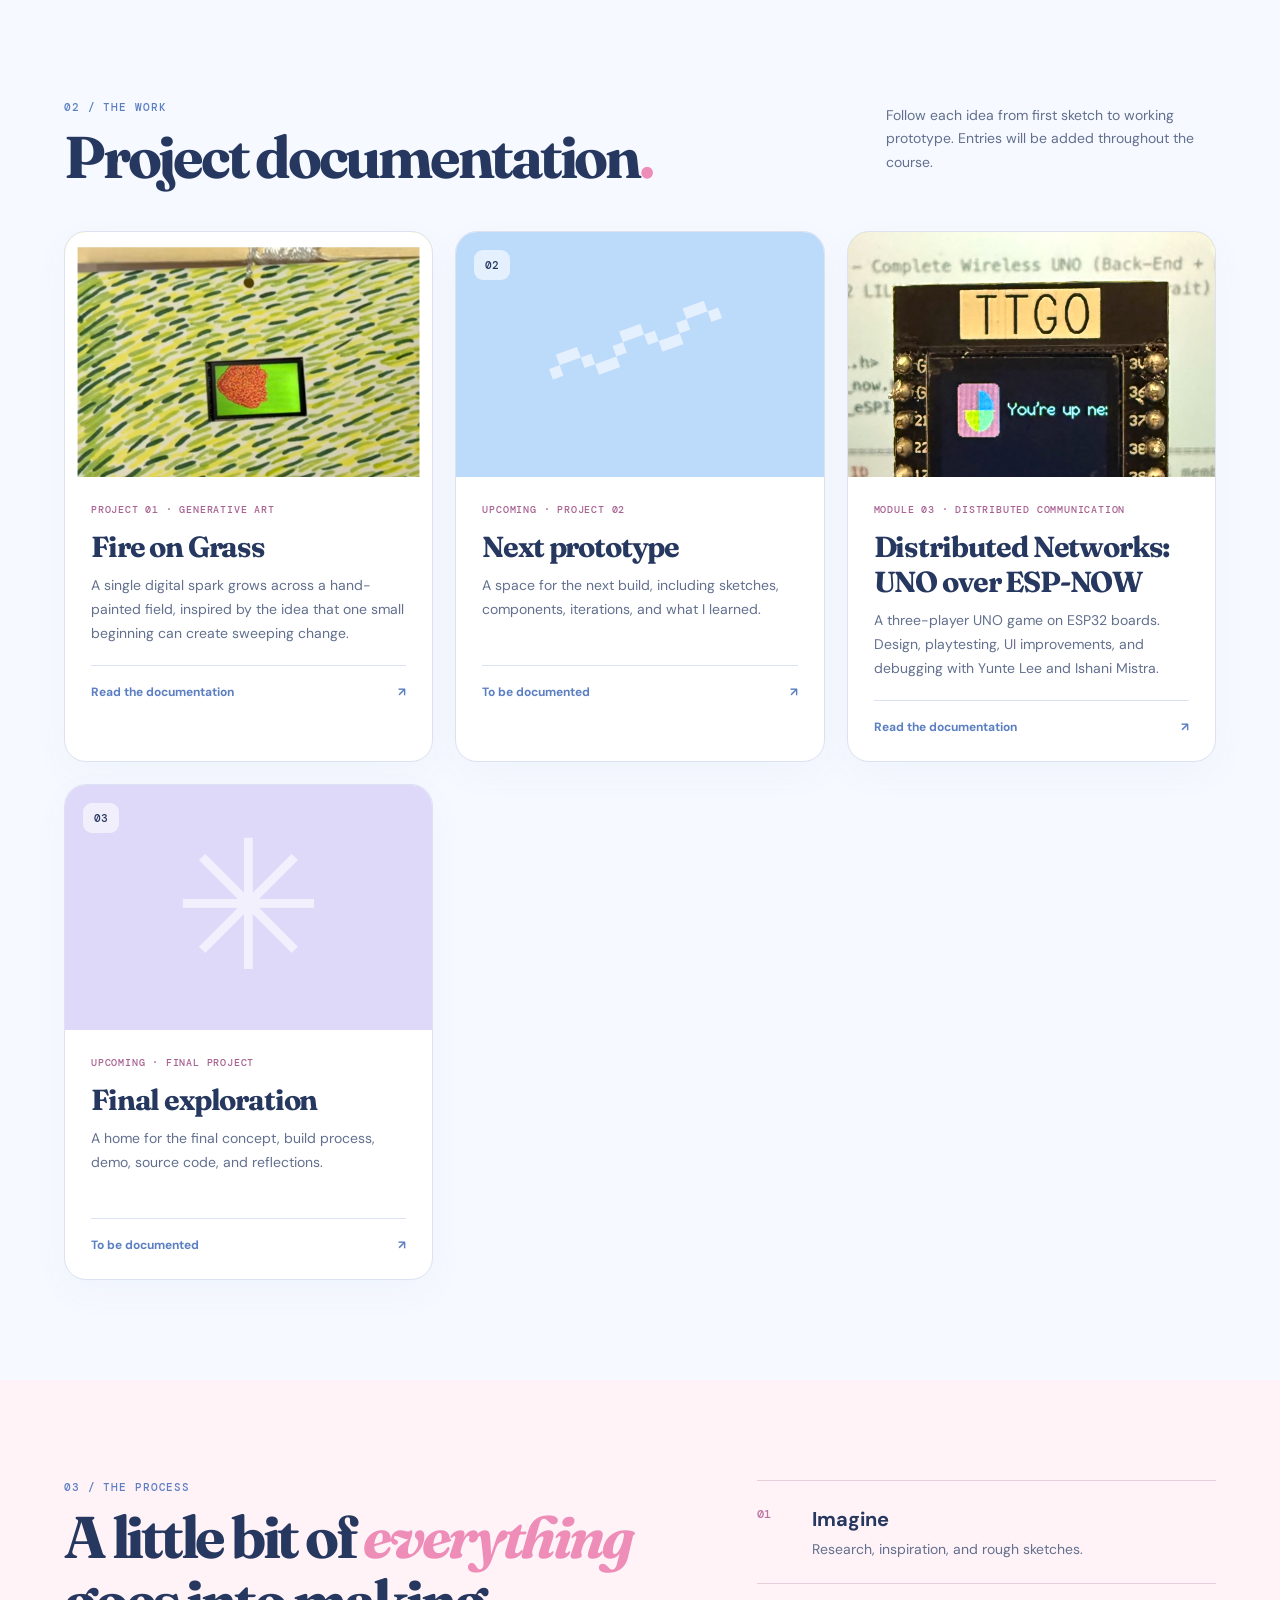
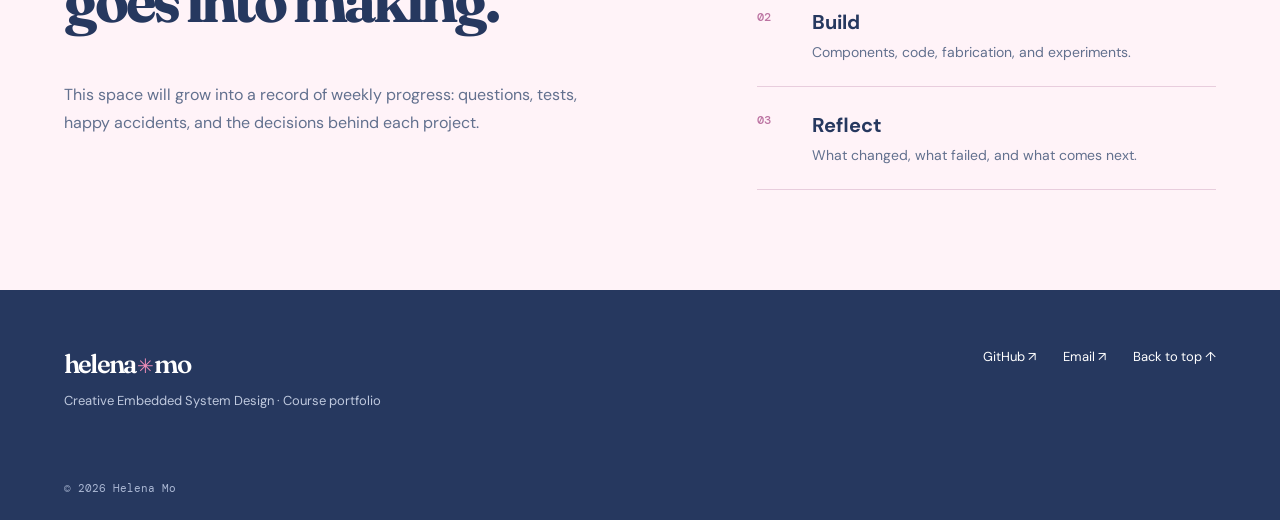
==== commit 4e6fc13b: "Link Module 3 UNO project from course portfolio" ====
--- a/index.html
+++ b/index.html
@@ -43,6 +43,7 @@
       <div class="cards">
         <a class="card" href="fire-on-grass.html"><div class="card-art project-photo"><img src="assets/fire-on-grass/fire-on-grass-installation.jpg" alt="Fire on Grass installation"></div><div class="card-body"><p class="tag">PROJECT 01 · GENERATIVE ART</p><h3>Fire on Grass</h3><p>A single digital spark grows across a hand-painted field, inspired by the idea that one small beginning can create sweeping change.</p><div class="status">Read the documentation <span>↗</span></div></div></a>
         <article class="card"><div class="card-art art-blue"><span>〰</span><small>02</small></div><div class="card-body"><p class="tag">UPCOMING · PROJECT 02</p><h3>Next prototype</h3><p>A space for the next build, including sketches, components, iterations, and what I learned.</p><div class="status">To be documented <span>↗</span></div></div></article>
+        <a class="card" href="https://helenamoisme.github.io/uno-espnow/"><div class="card-art project-photo"><img src="assets/uno-game.jpg" alt="UNO game running on a LILYGO T-Display"></div><div class="card-body"><p class="tag">MODULE 03 · DISTRIBUTED COMMUNICATION</p><h3>Distributed Networks: UNO over ESP-NOW</h3><p>A three-player UNO game on ESP32 boards. Design, playtesting, UI improvements, and debugging with Yunte Lee and Ishani Mistra.</p><div class="status">Read the documentation <span>↗</span></div></div></a>
         <article class="card"><div class="card-art art-lilac"><span>✳</span><small>03</small></div><div class="card-body"><p class="tag">UPCOMING · FINAL PROJECT</p><h3>Final exploration</h3><p>A home for the final concept, build process, demo, source code, and reflections.</p><div class="status">To be documented <span>↗</span></div></div></article>
       </div>
     </section>
--- a/styles.css
+++ b/styles.css
@@ -2,3 +2,6 @@
 
 .article-page{background:#fff}.article-hero{padding:85px max(7vw,24px) 74px;background:radial-gradient(circle at 90% 10%,#e8f5ff,transparent 34%),linear-gradient(130deg,#fffafc 35%,#fff0f7)}.article-hero h1{font-size:clamp(72px,10vw,145px);line-height:.94;margin:33px 0 30px}.article-hero h1 em{color:var(--pink)}.back-link{display:inline-block;margin-bottom:44px;color:#5b7fc2;font-size:13px;font-weight:700;text-decoration:none}.article-deck{max-width:720px;font-size:clamp(20px,2vw,29px);line-height:1.55;color:#52617e}.article-meta{display:flex;gap:9px;flex-wrap:wrap;margin-top:30px}.article-meta span{padding:8px 12px;border:1px solid #b7c4de;border-radius:99px;font:500 10px "DM Mono",monospace;letter-spacing:.08em}.article-media{padding:80px max(9vw,24px);background:#f6f9ff}.article-media img{display:block;width:min(100%,940px);margin:auto;background:#fff;box-shadow:0 20px 65px #5c739526}.caption{width:min(100%,940px);margin:17px auto 0;color:var(--muted);font:11px "DM Mono",monospace;line-height:1.6}.article-section{display:grid;grid-template-columns:minmax(260px,.7fr) 1fr;gap:clamp(45px,9vw,150px);padding:105px max(7vw,24px);border-bottom:1px solid var(--line)}.article-section h2,.video-section h2,.repo-callout h2{font-size:clamp(42px,5vw,73px);line-height:1.06}.article-copy{max-width:690px}.article-copy>p{font-size:17px;line-height:1.85;color:#52617e}.article-copy>.large{font-size:22px;line-height:1.65;color:var(--ink);font-weight:600}.article-copy h3{font-size:24px;margin:35px 0 8px}.article-copy code{background:#eef3fb;padding:3px 6px;border-radius:5px;font:13px "DM Mono",monospace}.installation-media{background:#fff3f8}.decision-list{border-top:1px solid var(--line)}.decision-list>div{display:grid;grid-template-columns:48px 1fr;gap:0 15px;padding:24px 0;border-bottom:1px solid var(--line)}.decision-list span{grid-row:span 2;color:#bc73a2;font:500 12px "DM Mono",monospace}.decision-list h3{font-size:21px;margin:0}.decision-list p{margin:8px 0 0;color:var(--muted);line-height:1.7}.technical{background:#fffafc}.video-section{padding:100px max(7vw,24px);display:grid;grid-template-columns:.58fr 1fr;gap:70px;background:#edf7ff}.video-section video{width:100%;max-height:650px;background:#fff;border-radius:20px;box-shadow:0 20px 60px #47669122}.repo-callout{text-align:center;padding:105px max(7vw,24px);background:#fff0f7}.repo-callout p:not(.label){max-width:650px;margin:0 auto 30px;color:var(--muted);line-height:1.8}.repo-callout .button{margin:auto}
 @media(max-width:750px){.article-hero{padding-top:55px}.article-hero h1{font-size:67px}.article-section,.video-section{grid-template-columns:1fr;gap:35px}.article-copy>.large{font-size:19px}.article-media{padding-top:55px;padding-bottom:55px}}
+
+/* Fire on Grass: yellow-green oil-paint palette */
+.article-page{--ink:#183b2a;--muted:#526244;--pink:#d19a24;--blue:#c9d66b;--line:#bbc58e;background:#f5f1c8;color:var(--ink)}.article-page:before{content:"";position:fixed;inset:0;z-index:-1;pointer-events:none;background:repeating-linear-gradient(18deg,rgba(70,94,45,.035) 0 3px,transparent 3px 14px),repeating-linear-gradient(164deg,rgba(220,182,40,.04) 0 2px,transparent 2px 17px)}.article-page .site-header{background:#f8f4d9;border-color:#aeb985}.article-page .logo span{color:#d29a22}.article-page .github{background:#e3dc6d;border-color:#274d32}.article-page .article-hero{position:relative;overflow:hidden;background:radial-gradient(ellipse at 80% 28%,rgba(227,220,109,.78),transparent 32%),radial-gradient(ellipse at 14% 86%,rgba(118,143,67,.42),transparent 38%),repeating-linear-gradient(16deg,rgba(55,91,47,.09) 0 5px,transparent 5px 20px),#f4efbd}.article-page .article-hero:after{content:"";position:absolute;inset:0;pointer-events:none;background:repeating-linear-gradient(168deg,transparent 0 24px,rgba(255,255,230,.22) 24px 29px,transparent 29px 47px);mix-blend-mode:soft-light}.article-page .article-hero>*{position:relative;z-index:1}.article-page .article-hero h1 em{color:#85933f;text-shadow:3px 3px 0 #d9cb54}.article-page .eyebrow,.article-page .label,.article-page .back-link{color:#617638}.article-page .article-deck{color:#405538}.article-page .article-meta span{background:#f8f3cf;border-color:#85965b}.article-page .article-media{background:repeating-linear-gradient(12deg,rgba(54,99,55,.08) 0 4px,transparent 4px 24px),#cbd56e}.article-page .article-media img{border:12px solid #faf7e1;box-shadow:14px 16px 0 #5e783f,0 24px 60px rgba(45,67,39,.22)}.article-page .caption{color:#32472d}.article-page .article-section{background:repeating-linear-gradient(172deg,rgba(118,136,57,.035) 0 3px,transparent 3px 18px),#faf7df;border-color:#b9c28b}.article-page .article-copy>p,.article-page .decision-list p{color:#4c5e40}.article-page .article-copy code{background:#e7e7a8;color:#27402b}.article-page .installation-media{background:repeating-linear-gradient(18deg,rgba(42,85,45,.13) 0 5px,transparent 5px 26px),repeating-linear-gradient(164deg,rgba(217,188,57,.13) 0 4px,transparent 4px 22px),#e4df86}.article-page .decision-list,.article-page .decision-list>div{border-color:#aab67d}.article-page .decision-list span{color:#9a7a1f}.article-page .technical{background:repeating-linear-gradient(14deg,rgba(72,105,55,.05) 0 4px,transparent 4px 20px),#eff0c8}.article-page .video-section{background:repeating-linear-gradient(165deg,rgba(37,77,43,.08) 0 4px,transparent 4px 25px),#aeba67}.article-page .video-section video{border:10px solid #f7f2cf;box-shadow:14px 16px 0 #526d3b}.article-page .repo-callout{background:radial-gradient(circle at 15% 25%,rgba(255,239,128,.8),transparent 30%),repeating-linear-gradient(17deg,rgba(61,102,55,.08) 0 4px,transparent 4px 23px),#d8d36b}.article-page .repo-callout .dark{background:#25492f}.article-page footer{background:#173926}.project-photo{background:#d7de73}.project-photo img{filter:saturate(1.08) contrast(1.03)}
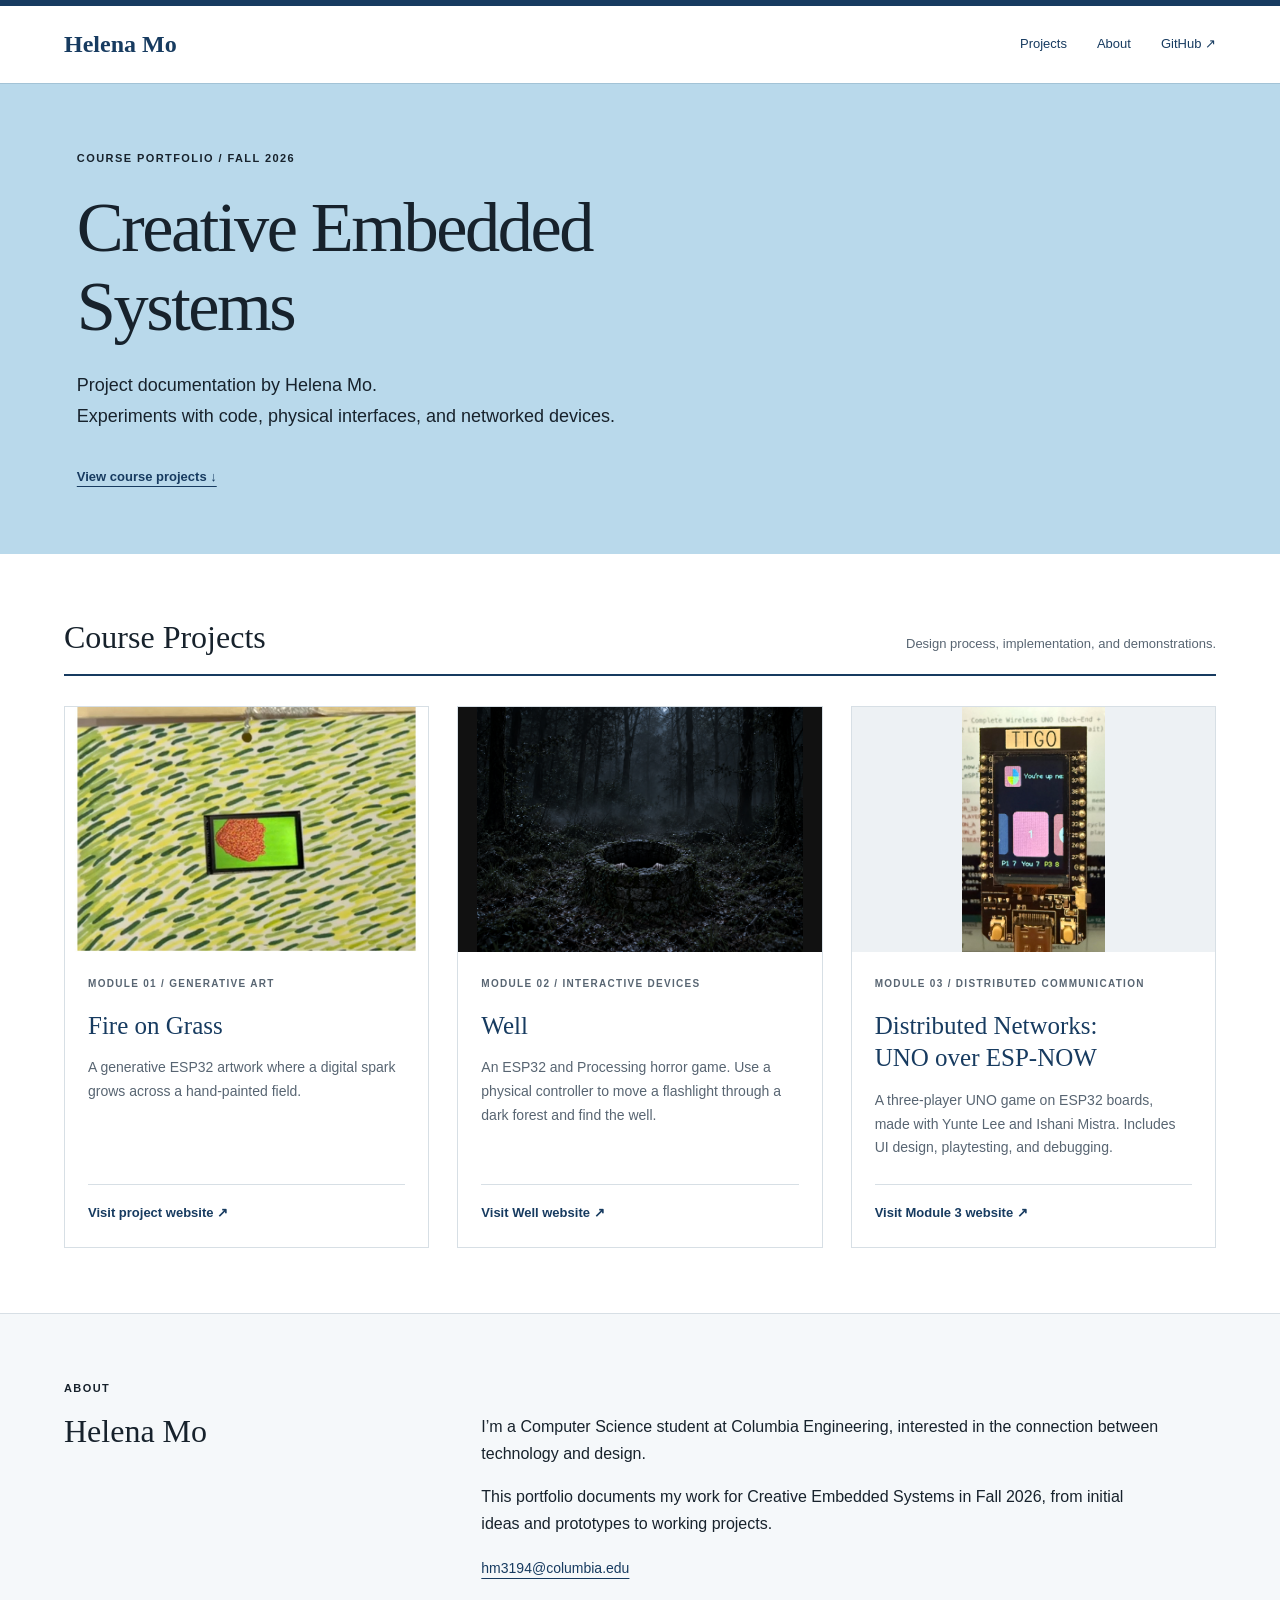
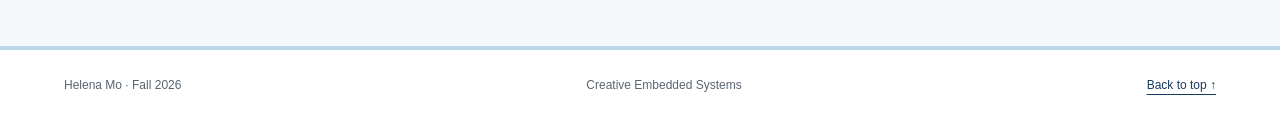
==== commit de302a56: "Redesign course portfolio in Columbia blue and link Well and UNO websites" ====
--- a/index.html
+++ b/index.html
@@ -1,54 +1,14 @@
 <!doctype html>
-<html lang="en">
-<head>
-  <meta charset="UTF-8">
-  <meta name="viewport" content="width=device-width, initial-scale=1">
-  <meta name="description" content="Helena Mo's Creative Embedded System Design course portfolio and project documentation.">
-  <title>Helena Mo · Creative Embedded System Design</title>
-  <link rel="preconnect" href="https://fonts.googleapis.com">
-  <link rel="preconnect" href="https://fonts.gstatic.com" crossorigin>
-  <link href="https://fonts.googleapis.com/css2?family=DM+Mono:wght@400;500&family=DM+Sans:wght@400;500;600;700&family=Fraunces:opsz,wght@9..144,500;9..144,600&display=swap" rel="stylesheet">
-  <link rel="stylesheet" href="styles.css">
-</head>
+<html lang="en"><head><meta charset="utf-8"><meta name="viewport" content="width=device-width,initial-scale=1"><title>Helena Mo | Creative Embedded Systems, Fall 2026</title><meta name="description" content="Helena Mo's course portfolio: generative art, interactive devices, and distributed communication."><link rel="stylesheet" href="course.css"></head>
 <body>
-  <header class="site-header" id="top">
-    <a class="logo" href="#top">helena<span>✳</span>mo</a>
-    <nav aria-label="Main navigation"><a href="#about">About</a><a href="#projects">Projects</a><a href="#process">Process</a></nav>
-    <a class="github" href="https://github.com/helenamoisme" target="_blank" rel="noopener noreferrer">GitHub ↗</a>
-  </header>
-  <main>
-    <section class="hero">
-      <div class="hero-copy">
-        <p class="eyebrow">✦ A LIVING COURSE PORTFOLIO · 2026</p>
-        <h1>Making ideas <em>feel</em> real.</h1>
-        <p class="intro">Creative Embedded System Design through sketches, circuits, code, prototypes, and reflection.</p>
-        <div class="actions"><a class="button dark" href="#projects">Explore projects ↘</a><a class="button light" href="#about">Meet Helena ↗</a></div>
-      </div>
-      <div class="hero-art" aria-hidden="true"><div class="orbit orbit-a"></div><div class="orbit orbit-b"></div><div class="orb">✳</div><span class="art-note note-a">DESIGN + TECHNOLOGY</span><span class="art-note note-b">IDEA → PROTOTYPE</span><span class="spark">✦</span></div>
-    </section>
-    <div class="ribbon"><span>curiosity</span> ✳ <span>interaction</span> ✳ <span>making</span> ✳ <span>iteration</span> ✳ <span>play</span></div>
-    <section class="section about" id="about">
-      <p class="label">01 / THE PERSON</p><h2>Hi, I'm Helena <span>✿</span></h2>
-      <div class="about-grid">
-        <figure class="portrait"><img src="assets/helena-mo.jpg" alt="Helena Mo outdoors in a garden"><figcaption>HELENA MO · NYC / SHANGHAI</figcaption></figure>
-        <div class="about-text">
-          <p class="large">I'm a Computer Science student at Columbia Engineering, interested in how technology and design can shape thoughtful, human-centered experiences.</p>
-          <p>In this class, I want to learn how to turn an idea into a physical, interactive system. I'm excited to experiment with sensors, microcontrollers, and everyday materials, then document what works, what doesn't, and what I learn along the way.</p>
-          <div class="goal"><b>✳</b><div><strong>My goal for this course</strong><p>Build playful, useful prototypes that invite people to interact, explore, and feel something.</p></div></div>
-        </div>
-      </div>
-    </section>
-    <section class="section projects" id="projects">
-      <div class="section-head"><div><p class="label">02 / THE WORK</p><h2>Project documentation<span>.</span></h2></div><p>Follow each idea from first sketch to working prototype. Entries will be added throughout the course.</p></div>
-      <div class="cards">
-        <a class="card" href="fire-on-grass.html"><div class="card-art project-photo"><img src="assets/fire-on-grass/fire-on-grass-installation.jpg" alt="Fire on Grass installation"></div><div class="card-body"><p class="tag">PROJECT 01 · GENERATIVE ART</p><h3>Fire on Grass</h3><p>A single digital spark grows across a hand-painted field, inspired by the idea that one small beginning can create sweeping change.</p><div class="status">Read the documentation <span>↗</span></div></div></a>
-        <article class="card"><div class="card-art art-blue"><span>〰</span><small>02</small></div><div class="card-body"><p class="tag">UPCOMING · PROJECT 02</p><h3>Next prototype</h3><p>A space for the next build, including sketches, components, iterations, and what I learned.</p><div class="status">To be documented <span>↗</span></div></div></article>
-        <a class="card" href="https://helenamoisme.github.io/uno-espnow/"><div class="card-art project-photo"><img src="assets/uno-game.jpg" alt="UNO game running on a LILYGO T-Display"></div><div class="card-body"><p class="tag">MODULE 03 · DISTRIBUTED COMMUNICATION</p><h3>Distributed Networks: UNO over ESP-NOW</h3><p>A three-player UNO game on ESP32 boards. Design, playtesting, UI improvements, and debugging with Yunte Lee and Ishani Mistra.</p><div class="status">Read the documentation <span>↗</span></div></div></a>
-        <article class="card"><div class="card-art art-lilac"><span>✳</span><small>03</small></div><div class="card-body"><p class="tag">UPCOMING · FINAL PROJECT</p><h3>Final exploration</h3><p>A home for the final concept, build process, demo, source code, and reflections.</p><div class="status">To be documented <span>↗</span></div></div></article>
-      </div>
-    </section>
-    <section class="section process" id="process"><div><p class="label">03 / THE PROCESS</p><h2>A little bit of <em>everything</em> goes into making.</h2><p>This space will grow into a record of weekly progress: questions, tests, happy accidents, and the decisions behind each project.</p></div><div class="steps"><div><span>01</span><strong>Imagine</strong><p>Research, inspiration, and rough sketches.</p></div><div><span>02</span><strong>Build</strong><p>Components, code, fabrication, and experiments.</p></div><div><span>03</span><strong>Reflect</strong><p>What changed, what failed, and what comes next.</p></div></div></section>
-  </main>
-  <footer><div><a class="logo" href="#top">helena<span>✳</span>mo</a><p>Creative Embedded System Design · Course portfolio</p></div><div class="footer-links"><a href="https://github.com/helenamoisme" target="_blank" rel="noopener noreferrer">GitHub ↗</a><a href="mailto:hm3194@columbia.edu">Email ↗</a><a href="#top">Back to top ↑</a></div><small>© 2026 Helena Mo</small></footer>
-</body>
-</html>
+<header><a class="name" href="#top">Helena Mo</a><nav aria-label="Main navigation"><a href="#projects">Projects</a><a href="#about">About</a><a href="https://github.com/helenamoisme">GitHub ↗</a></nav></header>
+<main id="top">
+<section class="hero"><p class="eyebrow">COURSE PORTFOLIO / FALL 2026</p><h1>Creative Embedded<br>Systems</h1><p class="lead">Project documentation by Helena Mo.<br>Experiments with code, physical interfaces, and networked devices.</p><a class="jump" href="#projects">View course projects ↓</a></section>
+<section id="projects"><div class="section-title"><h2>Course Projects</h2><p>Design process, implementation, and demonstrations.</p></div>
+<div class="projects">
+<article><a class="photo" href="fire-on-grass.html"><img src="assets/fire-on-grass/fire-on-grass-installation.jpg" alt="Fire on Grass installation"></a><div class="copy"><p class="eyebrow">MODULE 01 / GENERATIVE ART</p><h3><a href="fire-on-grass.html">Fire on Grass</a></h3><p>A generative ESP32 artwork where a digital spark grows across a hand-painted field.</p><a class="project-link" href="fire-on-grass.html">Visit project website ↗</a></div></article>
+<article><a class="photo well" href="https://helenamoisme.github.io/well/"><img src="assets/well.png" alt="Well horror game artwork"></a><div class="copy"><p class="eyebrow">MODULE 02 / INTERACTIVE DEVICES</p><h3><a href="https://helenamoisme.github.io/well/">Well</a></h3><p>An ESP32 and Processing horror game. Use a physical controller to move a flashlight through a dark forest and find the well.</p><a class="project-link" href="https://helenamoisme.github.io/well/">Visit Well website ↗</a></div></article>
+<article><a class="photo uno" href="https://helenamoisme.github.io/uno-espnow/"><img src="assets/uno-game.jpg" alt="UNO game running on a LILYGO T-Display"></a><div class="copy"><p class="eyebrow">MODULE 03 / DISTRIBUTED COMMUNICATION</p><h3><a href="https://helenamoisme.github.io/uno-espnow/">Distributed Networks:<br>UNO over ESP-NOW</a></h3><p>A three-player UNO game on ESP32 boards, made with Yunte Lee and Ishani Mistra. Includes UI design, playtesting, and debugging.</p><a class="project-link" href="https://helenamoisme.github.io/uno-espnow/">Visit Module 3 website ↗</a></div></article>
+</div></section>
+<section id="about"><p class="eyebrow">ABOUT</p><div class="about"><h2>Helena Mo</h2><div><p>I’m a Computer Science student at Columbia Engineering, interested in the connection between technology and design.</p><p>This portfolio documents my work for Creative Embedded Systems in Fall 2026, from initial ideas and prototypes to working projects.</p><a href="mailto:hm3194@columbia.edu">hm3194@columbia.edu</a></div></div></section>
+</main><footer><span>Helena Mo · Fall 2026</span><span>Creative Embedded Systems</span><a href="#top">Back to top ↑</a></footer></body></html>
--- a/course.css
+++ b/course.css
@@ -0,0 +1 @@
+:root{--blue:#b9d9eb;--navy:#173b60;--ink:#17222c;--muted:#586572;--line:#d7dfe5}*{box-sizing:border-box}html{scroll-behavior:smooth;scroll-padding-top:25px}body{margin:0;background:white;color:var(--ink);font:16px/1.7 Arial,Helvetica,sans-serif}a{color:var(--navy);text-underline-offset:5px}a:focus-visible{outline:3px solid #1d4f91;outline-offset:5px}header,main,footer{max-width:1280px;margin:auto}header{padding:25px 5%;display:flex;justify-content:space-between;gap:25px;align-items:center;border-top:6px solid var(--navy)}.name{font:600 24px Georgia,serif;text-decoration:none}nav{display:flex;gap:30px;font-size:13px}nav a{text-decoration:none}.hero{background:var(--blue);padding:65px 6%;border-top:1px solid #a3c3d6}.eyebrow{font-size:11px;font-weight:600;letter-spacing:.13em;margin:0 0 15px}.hero h1{font:normal clamp(40px,5.5vw,72px)/1.12 Georgia,serif;margin:20px 0 25px;letter-spacing:-.035em}.lead{font-size:18px;line-height:1.7;margin-bottom:30px}.jump{font-size:13px;font-weight:600}#projects,#about{padding:65px 5%}.section-title{display:flex;justify-content:space-between;align-items:baseline;gap:20px;border-bottom:2px solid var(--navy);margin-bottom:30px;padding-bottom:18px}h2{font:normal 32px Georgia,serif;margin:0}.section-title p{font-size:13px;color:var(--muted);margin:0}.projects{display:grid;grid-template-columns:repeat(3,minmax(0,1fr));gap:28px}article{border:1px solid var(--line);display:flex;flex-direction:column}.photo{display:block;height:245px;background:#edf1f4;overflow:hidden}.photo img{width:100%;height:100%;object-fit:cover;display:block}.uno img{object-fit:contain}.well{background:#111}.well img{object-fit:contain}.copy{padding:23px;display:flex;flex:1;flex-direction:column}.copy .eyebrow{font-size:10px;color:var(--muted)}h3{font:normal 25px/1.3 Georgia,serif;margin:3px 0 14px}h3 a{text-decoration:none}.copy>p:not(.eyebrow){font-size:14px;color:var(--muted);margin:0 0 24px}.project-link{margin-top:auto;border-top:1px solid var(--line);padding-top:17px;font-size:13px;font-weight:600;text-decoration:none}.project-link:hover,h3 a:hover{text-decoration:underline}#about{border-top:1px solid var(--line);background:#f5f8fa}.about{display:grid;grid-template-columns:1fr 2fr;gap:50px}.about p{margin:0 0 16px;max-width:680px}.about a{font-size:14px}footer{padding:25px 5%;display:flex;justify-content:space-between;gap:18px;flex-wrap:wrap;font-size:12px;border-top:4px solid var(--blue);color:var(--muted)}@media(max-width:850px){.projects{grid-template-columns:1fr}.photo{height:300px}.uno img{object-fit:contain}.section-title{display:block}.section-title p{margin-top:12px}.about{grid-template-columns:1fr;gap:20px}.hero{padding:40px 6%}}@media(max-width:450px){nav{gap:14px}header{padding:20px 5%}.name{font-size:21px}.hero h1{font-size:39px}.photo{height:245px}}@media(prefers-reduced-motion:reduce){html{scroll-behavior:auto}}
